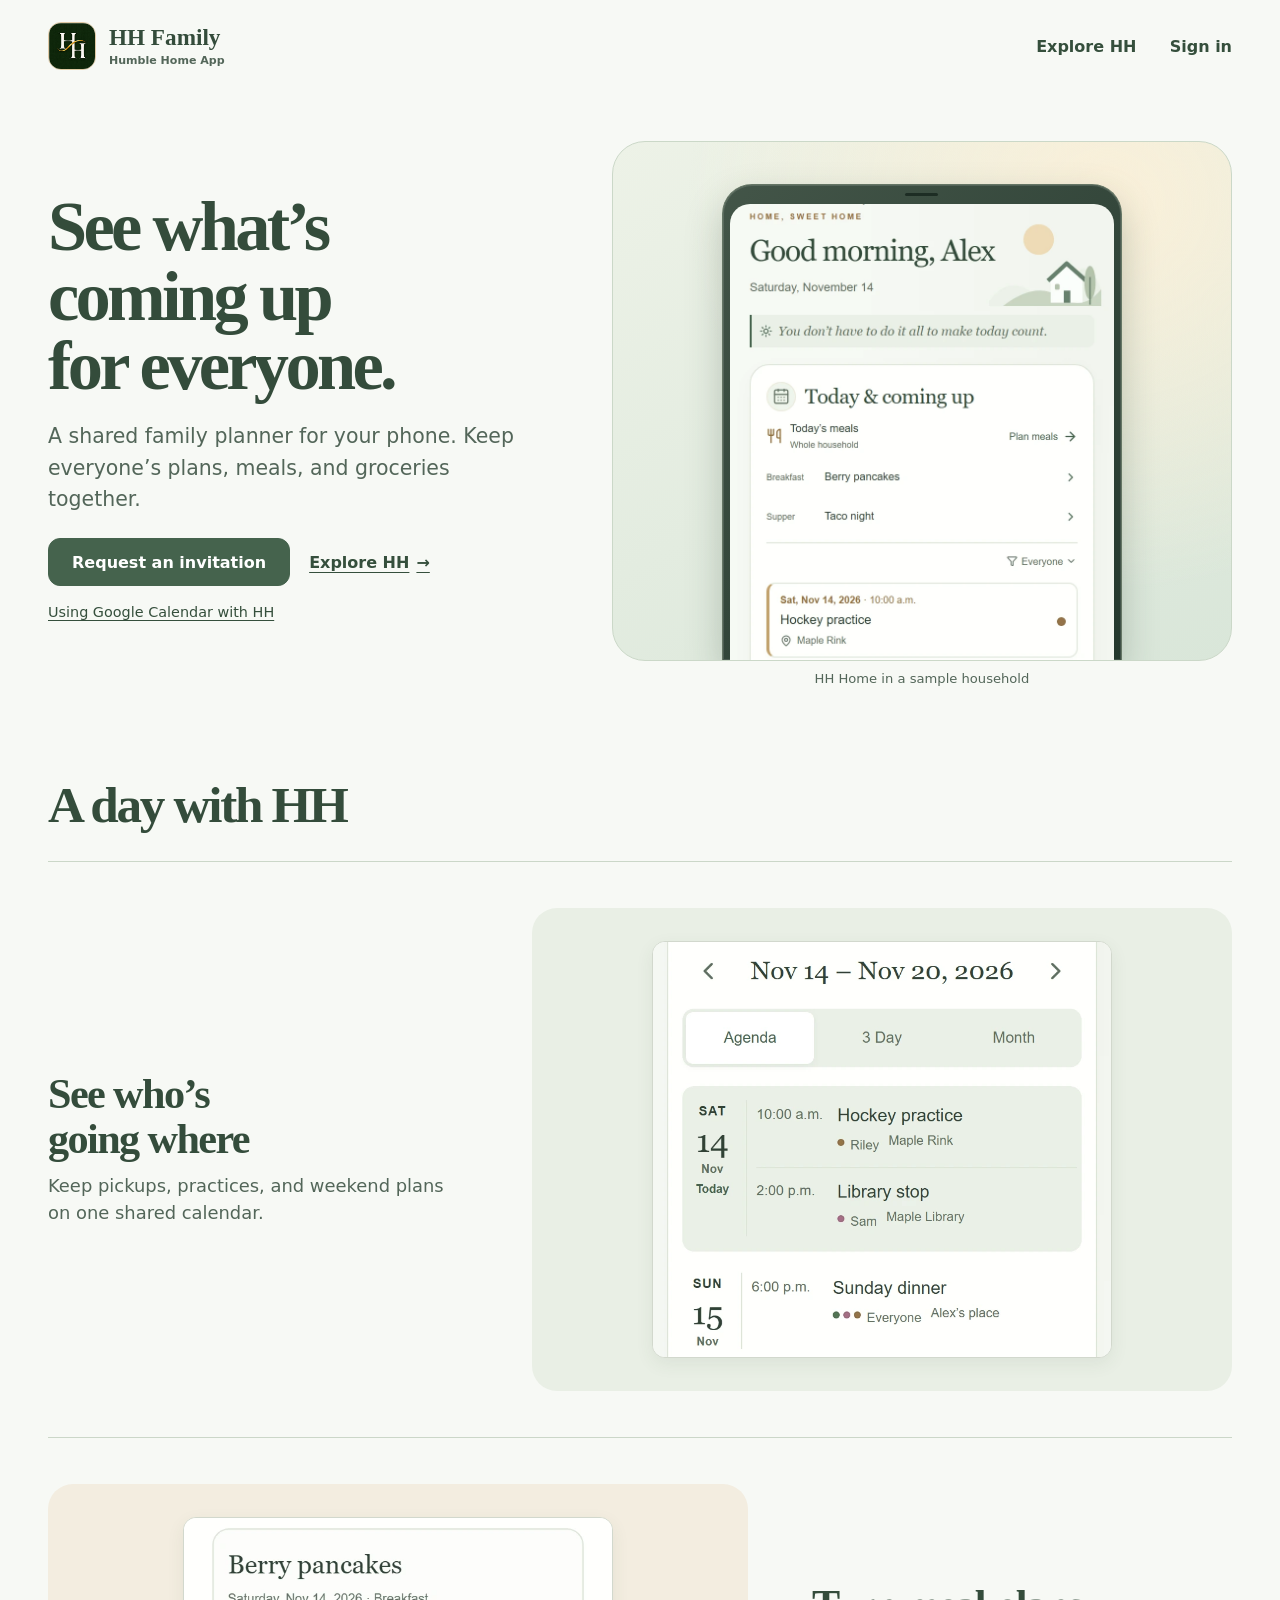
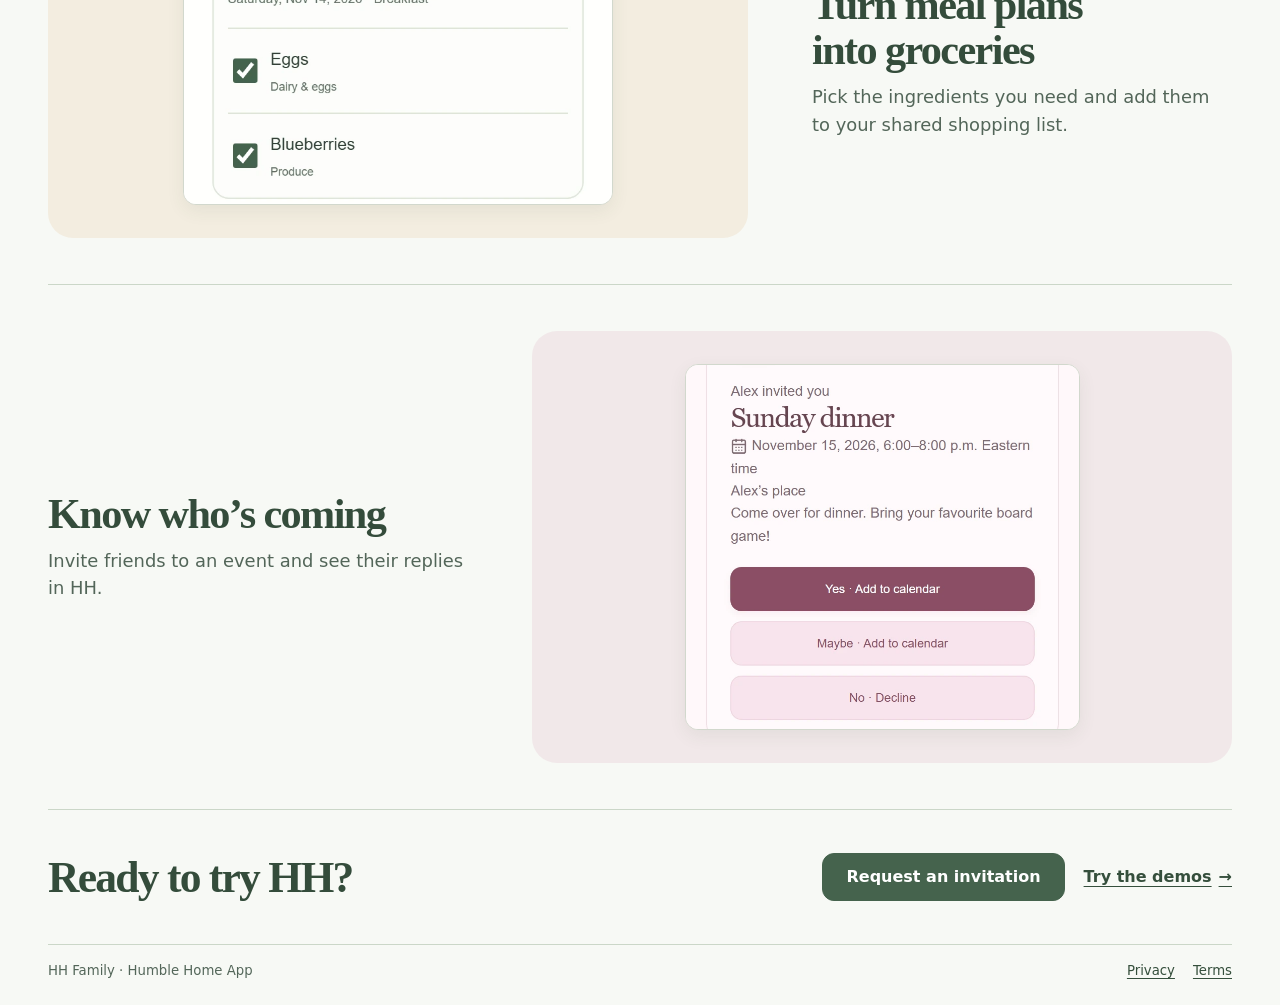
==== index.html @ 9310f374 "Add the public HH Family website" ====
<!doctype html>
<html lang="en">
<head>
  <meta charset="utf-8">
  <meta name="viewport" content="width=device-width, initial-scale=1">
  <meta name="robots" content="noindex, nofollow, noarchive">
  <meta name="theme-color" content="#f7f9f5">
  <meta name="description" content="HH Family is a shared family planner for your phone. Keep everyone’s plans, meals, and groceries together.">
  <title>HH Family · Humble Home App</title>
  <link rel="icon" type="image/svg+xml" href="./favicon.svg">
  <link rel="stylesheet" href="./homepage/landing.css?v=family-planner">
  <script src="./homepage/home-motion.js?v=everyday" defer></script>
</head>
<body>
  <a class="skip-link" href="#main">Skip to content</a>
  <header class="site-header frame">
    <a class="wordmark" href="./" aria-label="HH Family home">
      <img src="./icons/hh-180.png" alt="" width="48" height="48">
      <span>HH Family<small>Humble Home App</small></span>
    </a>
    <nav class="main-nav" aria-label="Main">
      <a class="nav-explore" href="./about.html">Explore HH</a>
      <a href="https://zethhummel-rgb.github.io/hh-family/">Sign in</a>
    </nav>
  </header>

  <main id="main" class="home-main">
    <section class="hero frame" aria-labelledby="title">
      <div class="hero-copy">
        <h1 id="title">See what’s coming up for everyone.</h1>
        <p>A shared family planner for your phone. Keep everyone’s plans, meals, and groceries together.</p>
        <div class="hero-actions">
          <a class="action primary" href="https://zethhummel-rgb.github.io/hh-family/request-invitation.html">Request an invitation</a>
          <a class="text-action" href="./about.html">Explore HH <span aria-hidden="true">→</span></a>
        </div>
        <p class="calendar-support"><a href="./about.html#google">Using Google Calendar with HH</a></p>
      </div>
      <figure class="home-preview">
        <div class="preview-stage">
          <div class="preview-phone">
            <div class="preview-home-screen">
              <img src="./homepage/screens/home.webp" alt="The sample Maple House home shows today’s meals and an upcoming hockey practice." width="780" height="1170" fetchpriority="high">
            </div>
          </div>
        </div>
        <figcaption>HH Home in a sample household</figcaption>
      </figure>
    </section>

    <section class="highlights frame" id="explore" aria-labelledby="explore-title">
      <h2 id="explore-title">A day with HH</h2>
      <article class="feature-preview">
        <div class="feature-copy">
          <h3>See who’s going where</h3>
          <p>Keep pickups, practices, and weekend plans on one shared calendar.</p>
        </div>
        <div class="feature-art feature-calendar" data-highlight-art>
          <div class="screen-crop">
            <img src="./homepage/screens/calendar.webp" alt="HH’s family agenda shows upcoming events and the colour-coded people going to each one." width="780" height="910" loading="lazy" decoding="async">
          </div>
        </div>
      </article>

      <article class="feature-preview">
        <div class="feature-copy">
          <h3>Turn meal plans into groceries</h3>
          <p>Pick the ingredients you need and add them to your shared shopping list.</p>
        </div>
        <div class="feature-art feature-meals" data-highlight-art>
          <div class="screen-crop">
            <img src="./homepage/screens/meal-ingredients.webp" alt="The meal planner lets you select eggs and blueberries from a recipe and add them to groceries." width="664" height="444" loading="lazy" decoding="async">
          </div>
        </div>
      </article>

      <article class="feature-preview">
        <div class="feature-copy">
          <h3>Know who’s coming</h3>
          <p>Invite friends to an event and see their replies in HH.</p>
        </div>
        <div class="feature-art feature-invites" data-highlight-art>
          <div class="screen-crop preview-rsvp">
            <img src="./homepage/screens/rsvp.webp" alt="A Sunday dinner invitation in HH shows the event details and the Yes, Maybe, and No reply options." width="780" height="910" loading="lazy" decoding="async">
          </div>
        </div>
      </article>
    </section>

    <section class="closing frame" aria-labelledby="closing-title">
      <h2 id="closing-title">Ready to try HH?</h2>
      <div class="closing-actions">
        <a class="action primary" href="https://zethhummel-rgb.github.io/hh-family/request-invitation.html">Request an invitation</a>
        <a class="text-action" href="./about.html#everyday">Try the demos <span aria-hidden="true">→</span></a>
      </div>
    </section>
  </main>

  <footer class="site-footer frame">
    <span>HH Family · Humble Home App</span>
    <nav aria-label="Information">
      <a href="./privacy.html">Privacy</a>
      <a href="./terms.html">Terms</a>
    </nav>
  </footer>
</body>
</html>
---- homepage/landing.css ----
:root {
  color-scheme: light;
  --paper: #f7f9f5;
  --surface: #fefffc;
  --ink: #304336;
  --heading: #344c3b;
  --muted: #536659;
  --accent: #45634d;
  --accent-hover: #354f3c;
  --tint: #eaf0e6;
  --line: #cbd7c8;
  --serif: Georgia, "Times New Roman", serif;
  font-family: system-ui, -apple-system, "Segoe UI", sans-serif;
  color: var(--ink);
  background: var(--paper);
  -webkit-text-size-adjust: 100%;
}

*, *::before, *::after { box-sizing: border-box; }
body { margin: 0; }
img { display: block; max-width: 100%; }
a { color: var(--accent-hover); text-underline-offset: .22em; }
button, input { font: inherit; }
:focus-visible { outline: 3px solid #856733; outline-offset: 4px; }

.frame { width: min(1220px, calc(100% - 96px)); margin-inline: auto; }
.skip-link, .sr-only {
  position: absolute;
  width: 1px;
  height: 1px;
  padding: 0;
  overflow: hidden;
  clip-path: inset(50%);
  white-space: nowrap;
}
.skip-link:focus {
  z-index: 5;
  top: 12px;
  left: 12px;
  width: auto;
  height: auto;
  padding: 10px 16px;
  clip-path: none;
  background: var(--surface);
}

.site-header {
  display: flex;
  align-items: center;
  justify-content: space-between;
  gap: 20px;
  padding-block: 22px;
}
.wordmark {
  display: inline-flex;
  align-items: center;
  gap: 13px;
  text-decoration: none;
  color: var(--heading);
  font: 600 1.45rem/1.1 var(--serif);
  white-space: nowrap;
}
.wordmark img { flex: none; border: 1px solid #dfc9a4; border-radius: 13px; }
.main-nav { display: flex; align-items: center; gap: clamp(16px, 2.6vw, 34px); }
.main-nav > a:not(.action) {
  display: inline-flex;
  align-items: center;
  min-height: 44px;
  text-decoration: none;
  font-weight: 600;
}
.main-nav > a:not(.action):hover { text-decoration: underline; }
.action {
  display: inline-flex;
  align-items: center;
  justify-content: center;
  min-height: 48px;
  padding: 10px 23px;
  border: 1px solid var(--accent);
  border-radius: 12px;
  text-decoration: none;
  font-weight: 650;
  text-align: center;
}
.primary { color: white; background: var(--accent); }
.primary:hover { background: var(--accent-hover); border-color: var(--accent-hover); }
.secondary:hover { background: var(--tint); }

.text-action {
  display: inline-flex;
  align-items: center;
  gap: 7px;
  min-height: 44px;
  color: var(--accent-hover);
  font-weight: 650;
  text-underline-offset: .24em;
}

h1, h2, h3 { margin: 0; font-family: var(--serif); color: var(--heading); }
.hero {
  display: grid;
  grid-template-columns: minmax(0, .88fr) minmax(0, 1.12fr);
  align-items: center;
  gap: clamp(30px, 6vw, 84px);
  padding-block: clamp(24px, 3.8vw, 54px) 0;
}
.hero h1 {
  max-width: 14ch;
  font-size: clamp(3.2rem, 5.5vw, 5.35rem);
  line-height: .99;
  letter-spacing: -.052em;
  text-wrap: balance;
}
.hero p, .about-intro p {
  max-width: 34ch;
  margin: 20px 0 0;
  color: var(--muted);
  font-size: clamp(1.04rem, 1.65vw, 1.28rem);
  line-height: 1.55;
}
.hero-actions, .closing-actions {
  display: flex;
  flex-wrap: wrap;
  align-items: center;
  gap: 9px 19px;
}
.hero-actions { margin-top: 22px; }
.hero p { max-width: 40ch; }
.hero .calendar-support { max-width: none; margin-top: 4px; font-size: .9rem; }
.calendar-support a { display: inline-block; min-height: 44px; padding-block: 11px; }
.home-preview {
  display: grid;
  justify-items: center;
  gap: 10px;
  min-width: 0;
  margin: 0;
}
.preview-stage {
  display: grid;
  justify-items: center;
  width: 100%;
  overflow: hidden;
  padding: clamp(18px, 3.3vw, 44px) clamp(12px, 4vw, 42px) 0;
  border: 1px solid #cbd8c8;
  border-radius: clamp(19px, 3vw, 33px);
  background:
    radial-gradient(ellipse at 80% 12%, #faf0d9, transparent 60%),
    linear-gradient(150deg, #edf2e7, #d9e6d9);
}
.preview-phone {
  position: relative;
  width: min(100%, 400px);
  padding: 19px 7px 0;
  border: 1px solid #657665;
  border-bottom: 0;
  border-radius: 30px 30px 0 0;
  background: linear-gradient(135deg, #435548, #24382d);
  box-shadow: 0 16px 36px #283e3040, inset 0 0 0 1px #ffffff20;
}
.preview-phone::before {
  content: "";
  position: absolute;
  inset: 8px 0 auto;
  width: 33px;
  height: 3px;
  margin-inline: auto;
  border-radius: 4px;
  background: #1d2d24;
}
.preview-home-screen {
  aspect-ratio: 780 / 926;
  overflow: hidden;
  border-radius: 20px 20px 0 0;
  background: var(--paper);
}
.preview-home-screen img { width: 100%; height: auto; margin-top: -23.33%; }
.home-preview figcaption { color: var(--muted); font-size: .82rem; text-align: center; }

.highlights {
  margin-top: clamp(43px, 7vw, 98px);
  scroll-margin-top: 20px;
}
.highlights > h2 {
  margin-bottom: clamp(13px, 2.5vw, 27px);
  font-size: clamp(2rem, 4vw, 3.25rem);
  letter-spacing: -.045em;
}
.feature-preview {
  display: grid;
  grid-template-areas: "copy art";
  grid-template-columns: minmax(0, .75fr) minmax(0, 1.25fr);
  align-items: center;
  gap: clamp(16px, 5vw, 68px);
  padding-block: clamp(22px, 3.6vw, 48px);
  border-top: 1px solid var(--line);
}
.feature-preview:nth-of-type(even) {
  grid-template-areas: "art copy";
  grid-template-columns: minmax(0, 1.25fr) minmax(0, .75fr);
}
.feature-copy { grid-area: copy; }
.feature-copy h3 {
  max-width: 17ch;
  font-size: clamp(1.78rem, 3.3vw, 3.15rem);
  line-height: 1.06;
  letter-spacing: -.038em;
  text-wrap: balance;
}
.feature-copy p, .closing p {
  max-width: 39ch;
  margin: 10px 0 0;
  color: var(--muted);
  font-size: clamp(.99rem, 1.45vw, 1.12rem);
  line-height: 1.55;
}
.feature-art {
  grid-area: art;
  display: grid;
  justify-items: center;
  min-width: 0;
  padding: clamp(12px, 3vw, 33px);
  border-radius: clamp(16px, 2vw, 25px);
}
.feature-calendar { background: #e9efe5; }
.feature-meals { background: #f3ede0; }
.feature-invites { background: #f1e8e9; }
.screen-crop {
  position: relative;
  width: min(100%, 460px);
  overflow: hidden;
  border: 1px solid #d2d8cd;
  border-radius: 13px;
  background: var(--surface);
  box-shadow: 0 6px 18px #344c3b13;
}
.screen-crop img { display: block; width: 100%; height: auto; }
.feature-calendar .screen-crop { aspect-ratio: 780 / 706; }
.feature-calendar img { margin-top: -20.5%; }
.feature-meals .screen-crop { width: min(100%, 430px); }
.preview-rsvp {
  aspect-ratio: 780 / 722;
  width: min(100%, 395px);
}
.preview-rsvp img { margin-top: -23%; }
@media (prefers-reduced-motion: no-preference) {
  .feature-art.has-entered { animation: highlight-in 420ms cubic-bezier(.2, .7, .35, 1) both; }
  @keyframes highlight-in {
    from { opacity: .72; transform: translateY(12px); }
    to { opacity: 1; transform: translateY(0); }
  }
}

.closing {
  display: flex;
  flex-wrap: wrap;
  align-items: center;
  justify-content: space-between;
  gap: 17px 30px;
  padding-block: clamp(24px, 3.3vw, 42px);
  border-top: 1px solid var(--line);
}
.closing h2 { font-size: clamp(1.9rem, 3.4vw, 2.8rem); letter-spacing: -.04em; }

.joining h2 { font-size: 1.35rem; }
.request-card p { color: var(--muted); line-height: 1.6; }
.site-footer {
  display: flex;
  justify-content: space-between;
  flex-wrap: wrap;
  gap: 10px 22px;
  padding: 18px 0 27px;
  border-top: 1px solid var(--line);
  font-size: .83rem;
  color: var(--muted);
}
.site-footer nav { display: flex; flex-wrap: wrap; gap: 10px 18px; }

.request-main { padding-block: 45px 58px; }
.request-card {
  max-width: 650px;
  margin-inline: auto;
  padding: clamp(22px, 5vw, 48px);
  background: var(--surface);
  border: 1px solid var(--line);
  border-radius: 24px;
}
.back-link { display: inline-flex; align-items: center; min-height: 44px; margin: -12px 0 8px; font-size: .89rem; }
.request-card h1 { font-size: clamp(2.35rem, 5.2vw, 3.8rem); line-height: 1.06; letter-spacing: -.045em; }
.request-card p { margin: 13px 0 20px; }
.request-card .mail-note { margin: 12px 0 0; font-size: .88rem; overflow-wrap: anywhere; }
.request-form fieldset { padding: 0; margin: 0; border: 0; min-width: 0; }
.request-fields { display: grid; gap: 7px; }
.request-fields label { font-weight: 650; line-height: 1.4; }
.request-fields label span { color: var(--muted); font-weight: 400; }
.request-fields input, .request-fields select, .request-fields textarea {
  width: 100%;
  min-width: 0;
  min-height: 44px;
  margin: 0 0 9px;
  padding: 10px 12px;
  border: 1px solid var(--line);
  border-radius: 9px;
  background: var(--surface);
  color: var(--ink);
  font: inherit;
}
.request-fields textarea { resize: vertical; }
.request-card .request-caption { margin: 0 0 13px; font-size: .88rem; }
.request-form button:not(:disabled) { cursor: pointer; }
.request-form button:disabled { opacity: .7; }
.request-card .request-result { margin: 12px 0 0; }
.request-card .request-result:empty { margin: 0; }
.request-card .request-result:not(:empty) { padding: 10px 12px; border-radius: 9px; background: var(--tint); }
.request-card .request-error:not(:empty) { background: #fbede4; color: #703b2a; }
.joining { margin-top: 24px; padding-top: 22px; border-top: 1px solid var(--line); }
.joining p { margin: 8px 0 0; }


@media (max-width: 960px) {
  .frame { width: calc(100% - 48px); }
}
@media (max-width: 680px) {
  .frame { width: calc(100% - 32px); }
  .site-header { padding-block: 13px; border-bottom: 1px solid var(--line); gap: 12px; }
  .wordmark { gap: 8px; font-size: 1.25rem; }
  .wordmark img { width: 37px; height: 37px; border-radius: 10px; }
  .main-nav { gap: 12px; font-size: .87rem; text-align: right; }
  .main-nav > .nav-explore:not(.action) { display: none; }
  .hero { grid-template-columns: 1fr; justify-items: center; gap: 18px; padding-top: 26px; text-align: center; }
  .hero-copy { width: 100%; }
  .hero h1 {
    max-width: 20ch;
    margin-inline: auto;
    font-size: clamp(2.4rem, 9.8vw, 3.65rem);
  }
  .hero p { margin: 13px auto 0; }
  .hero-actions { justify-content: center; gap: 8px 14px; margin-top: 16px; }
  .hero-actions .action { padding-inline: 13px; font-size: .91rem; }
  .hero-actions .text-action { font-size: .91rem; }
  .hero .calendar-support { margin: 3px auto 0; }
  .home-preview { width: min(100%, 440px); }
  .feature-preview, .feature-preview:nth-of-type(even) {
    grid-template-areas: "copy" "art";
    grid-template-columns: minmax(0, 1fr);
  }
  .feature-copy h3 { max-width: 23ch; text-wrap: pretty; }
  .feature-copy p { margin-top: 7px; }
  .request-main { padding-block: 24px 38px; }
}

.wordmark small {
  display: block;
  margin-top: 4px;
  color: var(--muted);
  font: 600 .69rem/1.2 system-ui, sans-serif;
}
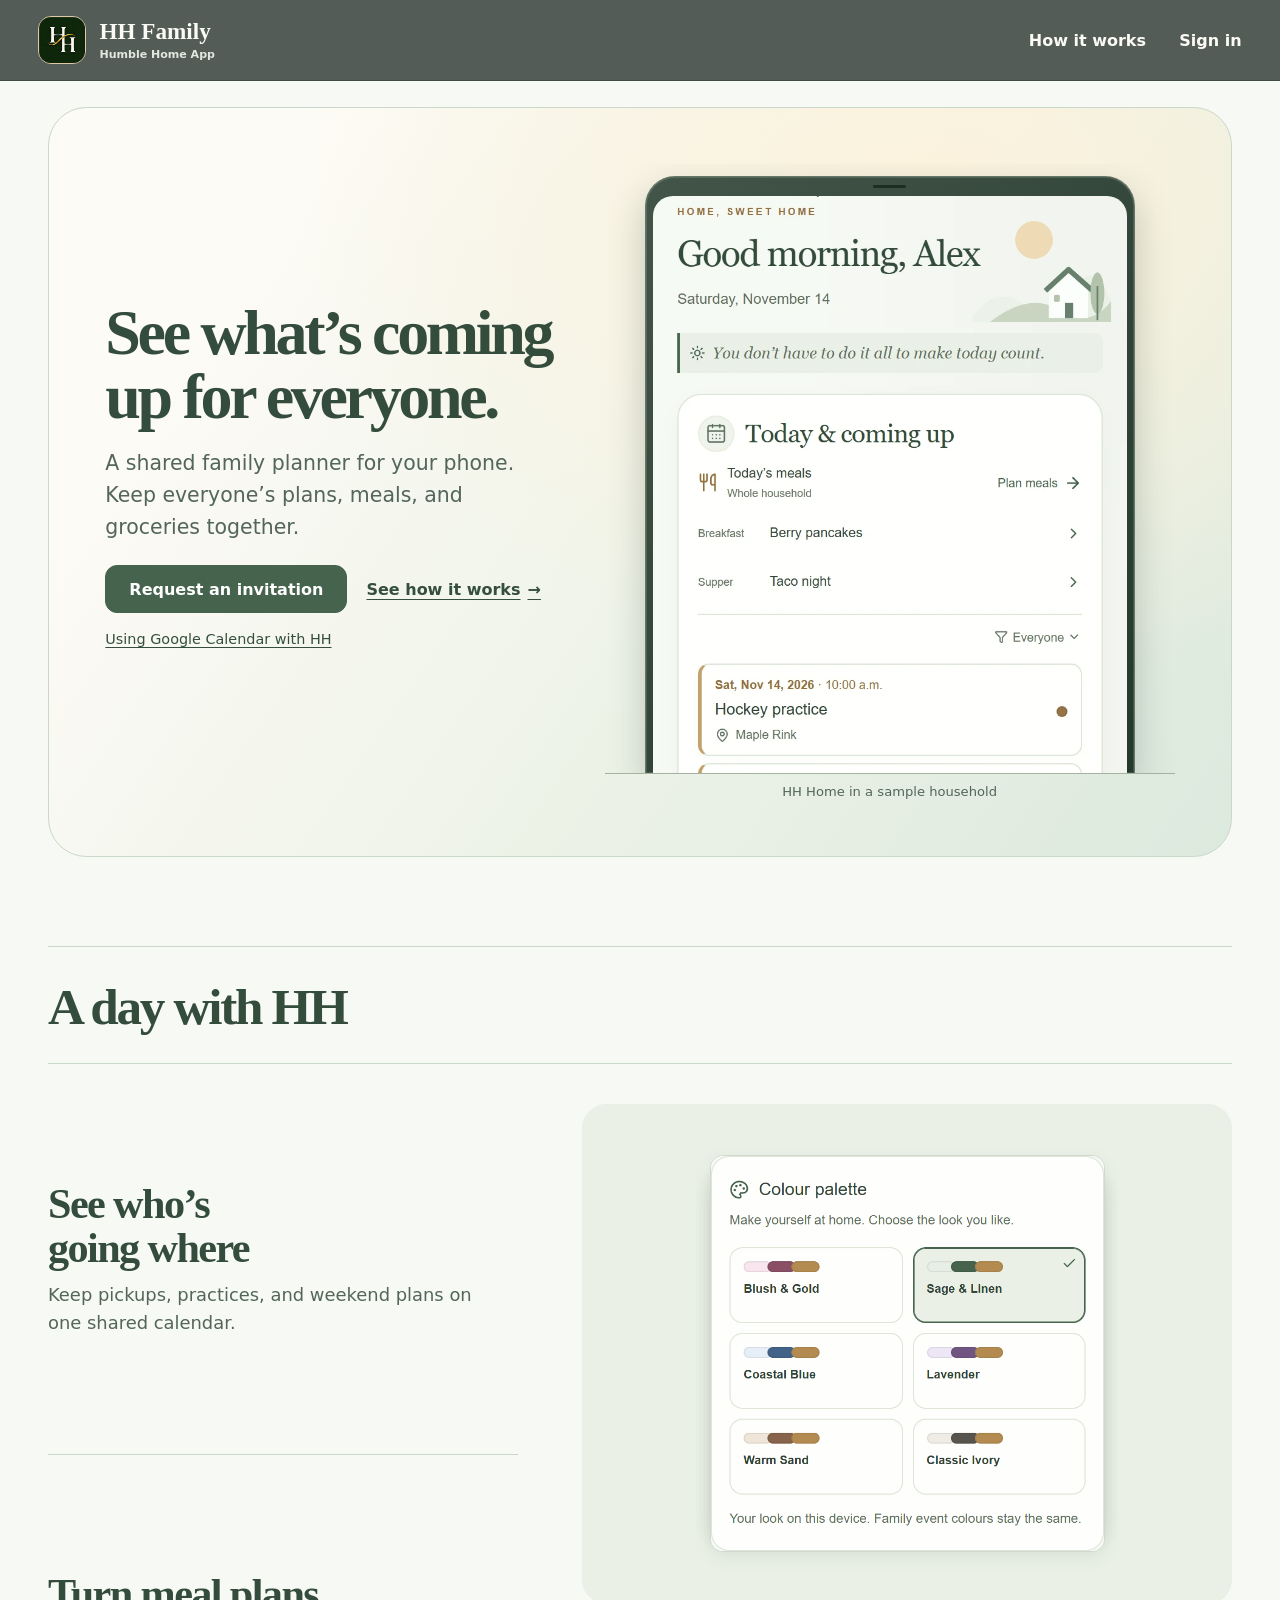
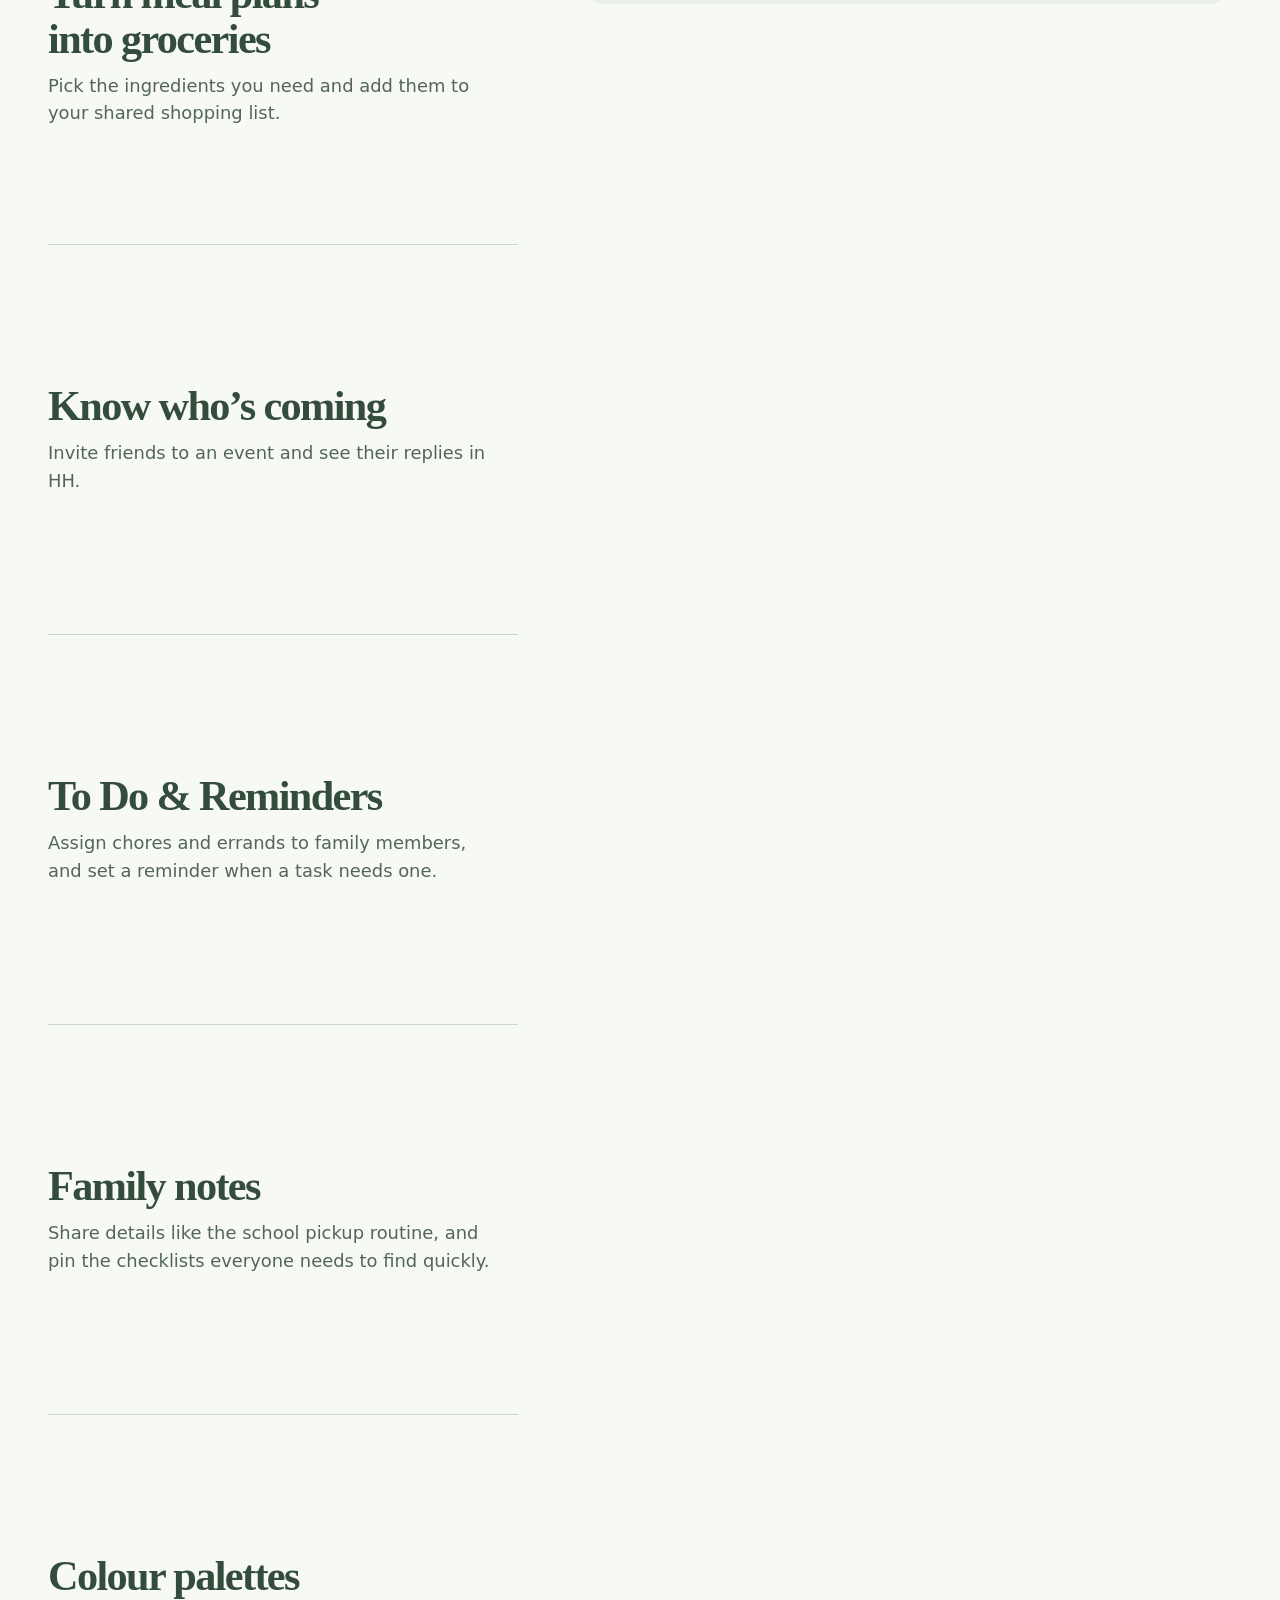
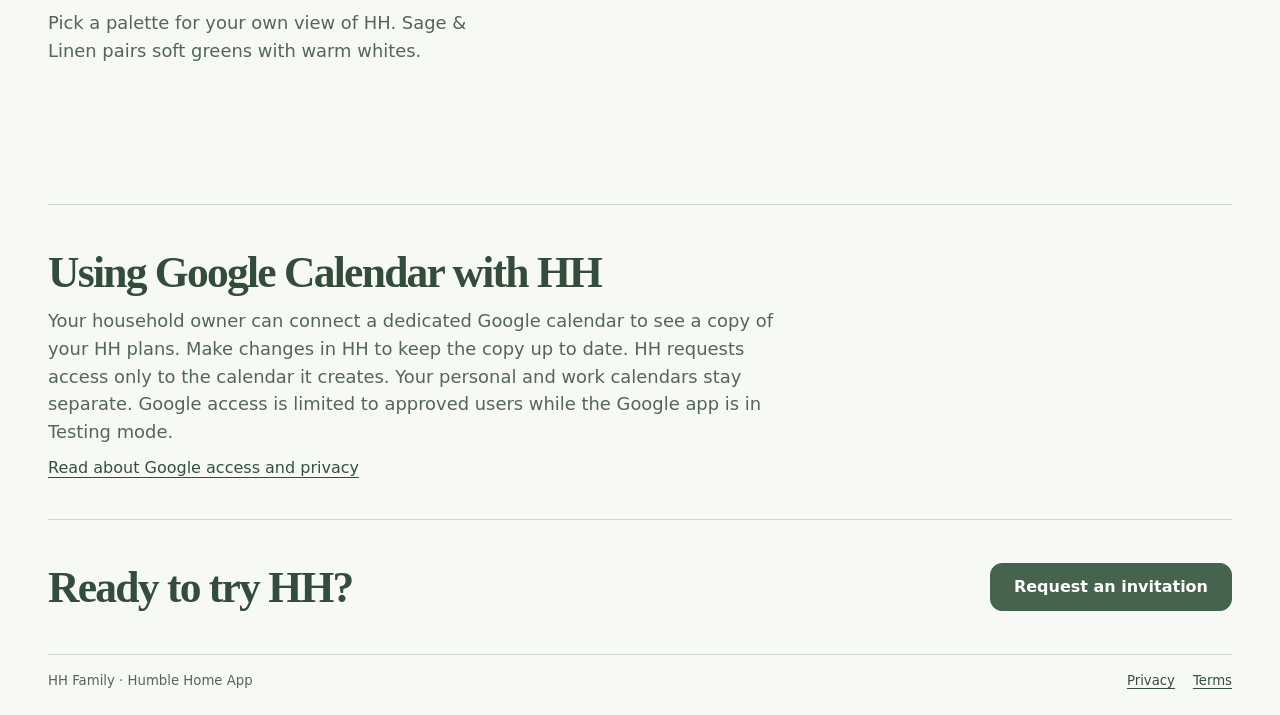
==== commit 5c079967: "Bring the HH feature tour onto the homepage" ====
--- a/index.html
+++ b/index.html
@@ -8,32 +8,34 @@
   <meta name="description" content="HH Family is a shared family planner for your phone. Keep everyone’s plans, meals, and groceries together.">
   <title>HH Family · Humble Home App</title>
   <link rel="icon" type="image/svg+xml" href="./favicon.svg">
-  <link rel="stylesheet" href="./homepage/landing.css?v=family-planner">
-  <script src="./homepage/home-motion.js?v=everyday" defer></script>
+  <link rel="stylesheet" href="./homepage/landing.css?v=home-showcase">
+  <script src="./homepage/home-motion.js?v=home-showcase" defer></script>
 </head>
 <body>
   <a class="skip-link" href="#main">Skip to content</a>
-  <header class="site-header frame">
-    <a class="wordmark" href="./" aria-label="HH Family home">
-      <img src="./icons/hh-180.png" alt="" width="48" height="48">
-      <span>HH Family<small>Humble Home App</small></span>
-    </a>
-    <nav class="main-nav" aria-label="Main">
-      <a class="nav-explore" href="./about.html">Explore HH</a>
-      <a href="https://zethhummel-rgb.github.io/hh-family/">Sign in</a>
-    </nav>
+  <header class="home-header">
+    <div class="site-header home-header-inner">
+      <a class="wordmark" href="./index.html" aria-label="HH Family home">
+        <img src="./icons/hh-180.png" alt="" width="48" height="48">
+        <span>HH Family<small>Humble Home App</small></span>
+      </a>
+      <nav class="main-nav" aria-label="Main">
+        <a class="nav-features" href="#explore">How it works</a>
+        <a href="https://zethhummel-rgb.github.io/hh-family/" data-app-return>Sign in</a>
+      </nav>
+    </div>
   </header>
 
   <main id="main" class="home-main">
-    <section class="hero frame" aria-labelledby="title">
+    <section class="hero home-showcase frame" aria-labelledby="title">
       <div class="hero-copy">
         <h1 id="title">See what’s coming up for everyone.</h1>
         <p>A shared family planner for your phone. Keep everyone’s plans, meals, and groceries together.</p>
         <div class="hero-actions">
           <a class="action primary" href="https://zethhummel-rgb.github.io/hh-family/request-invitation.html">Request an invitation</a>
-          <a class="text-action" href="./about.html">Explore HH <span aria-hidden="true">→</span></a>
+          <a class="text-action" href="#explore">See how it works <span aria-hidden="true">→</span></a>
         </div>
-        <p class="calendar-support"><a href="./about.html#google">Using Google Calendar with HH</a></p>
+        <p class="calendar-support"><a href="#google">Using Google Calendar with HH</a></p>
       </div>
       <figure class="home-preview">
         <div class="preview-stage">
@@ -49,48 +51,94 @@
 
     <section class="highlights frame" id="explore" aria-labelledby="explore-title">
       <h2 id="explore-title">A day with HH</h2>
-      <article class="feature-preview">
-        <div class="feature-copy">
-          <h3>See who’s going where</h3>
-          <p>Keep pickups, practices, and weekend plans on one shared calendar.</p>
+      <div class="feature-story" data-feature-story>
+        <div class="feature-steps">
+          <article class="feature-preview">
+            <div class="feature-copy">
+              <h3>See who’s going where</h3>
+              <p>Keep pickups, practices, and weekend plans on one shared calendar.</p>
+            </div>
+            <div class="feature-art feature-calendar" data-highlight-art>
+              <div class="screen-crop">
+                <img src="./homepage/screens/calendar.webp" alt="HH’s family agenda shows upcoming events and the colour-coded people going to each one." width="780" height="910" loading="lazy" decoding="async">
+              </div>
+            </div>
+          </article>
+
+          <article class="feature-preview">
+            <div class="feature-copy">
+              <h3 id="meal-planner">Turn meal plans into groceries</h3>
+              <p>Pick the ingredients you need and add them to your shared shopping list.</p>
+            </div>
+            <div class="feature-art feature-meals" data-highlight-art>
+              <div class="screen-crop">
+                <img src="./homepage/screens/meal-ingredients.webp" alt="The meal planner lets you select eggs and blueberries from a recipe and add them to groceries." width="664" height="444" loading="lazy" decoding="async">
+              </div>
+            </div>
+          </article>
+
+          <article class="feature-preview">
+            <div class="feature-copy">
+              <h3>Know who’s coming</h3>
+              <p>Invite friends to an event and see their replies in HH.</p>
+            </div>
+            <div class="feature-art feature-invites" data-highlight-art>
+              <div class="screen-crop preview-rsvp">
+                <img src="./homepage/screens/rsvp.webp" alt="A Sunday dinner invitation in HH shows the event details and the Yes, Maybe, and No reply options." width="780" height="910" loading="lazy" decoding="async">
+              </div>
+            </div>
+          </article>
+
+          <article class="feature-preview">
+            <div class="feature-copy">
+              <h3>To Do &amp; Reminders</h3>
+              <p>Assign chores and errands to family members, and set a reminder when a task needs one.</p>
+            </div>
+            <div class="feature-art feature-reminders" data-highlight-art>
+              <div class="screen-crop">
+                <img src="./homepage/screens/reminders.webp" alt="The to-do list shows a timed hockey bag task for Riley and library returns for Sam." width="780" height="910" loading="lazy" decoding="async">
+              </div>
+            </div>
+          </article>
+
+          <article class="feature-preview">
+            <div class="feature-copy">
+              <h3>Family notes</h3>
+              <p>Share details like the school pickup routine, and pin the checklists everyone needs to find quickly.</p>
+            </div>
+            <div class="feature-art feature-notes" data-highlight-art>
+              <div class="screen-crop">
+                <img src="./homepage/screens/notes.webp" alt="A pinned family note lists what to pack in the rink bag." width="780" height="910" loading="lazy" decoding="async">
+              </div>
+            </div>
+          </article>
+
+          <article class="feature-preview">
+            <div class="feature-copy">
+              <h3>Colour palettes</h3>
+              <p>Pick a palette for your own view of HH. Sage &amp; Linen pairs soft greens with warm whites.</p>
+            </div>
+            <div class="feature-art feature-palettes" data-highlight-art>
+              <div class="screen-crop">
+                <img src="./homepage/screens/appearance-sage.png" alt="The HH colour palette picker with Sage &amp; Linen selected." width="724" height="728" loading="lazy" decoding="async">
+              </div>
+            </div>
+          </article>
         </div>
-        <div class="feature-art feature-calendar" data-highlight-art>
-          <div class="screen-crop">
-            <img src="./homepage/screens/calendar.webp" alt="HH’s family agenda shows upcoming events and the colour-coded people going to each one." width="780" height="910" loading="lazy" decoding="async">
-          </div>
-        </div>
-      </article>
-
-      <article class="feature-preview">
-        <div class="feature-copy">
-          <h3>Turn meal plans into groceries</h3>
-          <p>Pick the ingredients you need and add them to your shared shopping list.</p>
-        </div>
-        <div class="feature-art feature-meals" data-highlight-art>
-          <div class="screen-crop">
-            <img src="./homepage/screens/meal-ingredients.webp" alt="The meal planner lets you select eggs and blueberries from a recipe and add them to groceries." width="664" height="444" loading="lazy" decoding="async">
-          </div>
-        </div>
-      </article>
-
-      <article class="feature-preview">
-        <div class="feature-copy">
-          <h3>Know who’s coming</h3>
-          <p>Invite friends to an event and see their replies in HH.</p>
-        </div>
-        <div class="feature-art feature-invites" data-highlight-art>
-          <div class="screen-crop preview-rsvp">
-            <img src="./homepage/screens/rsvp.webp" alt="A Sunday dinner invitation in HH shows the event details and the Yes, Maybe, and No reply options." width="780" height="910" loading="lazy" decoding="async">
-          </div>
-        </div>
-      </article>
+        <div class="feature-stage" role="group" aria-label="HH app previews" hidden></div>
+      </div>
     </section>
 
-    <section class="closing frame" aria-labelledby="closing-title">
+    <section class="calendar-info frame" id="google" aria-labelledby="google-title">
+      <h2 id="google-title">Using Google Calendar with HH</h2>
+      <p>Your household owner can connect a dedicated Google calendar to see a copy of your HH plans. Make changes in HH to keep the copy up to date. HH requests access only to the calendar it creates. Your personal and work calendars stay separate. Google access is limited to approved users while the Google app is in Testing mode.</p>
+      <a href="./privacy.html#google-calendar">Read about Google access and privacy</a>
+    </section>
+
+    <section class="closing frame" id="request" aria-labelledby="closing-title">
       <h2 id="closing-title">Ready to try HH?</h2>
       <div class="closing-actions">
         <a class="action primary" href="https://zethhummel-rgb.github.io/hh-family/request-invitation.html">Request an invitation</a>
-        <a class="text-action" href="./about.html#everyday">Try the demos <span aria-hidden="true">→</span></a>
       </div>
     </section>
   </main>
--- a/homepage/landing.css
+++ b/homepage/landing.css
@@ -51,6 +51,19 @@
   gap: 20px;
   padding-block: 22px;
 }
+.home-header {
+  border-bottom: 1px solid #424a44;
+  background: #535c56;
+  color: #fbfaf5;
+}
+.home-header-inner {
+  width: min(1600px, calc(100% - clamp(32px, 6vw, 120px)));
+  margin-inline: auto;
+  padding-block: 16px;
+}
+.home-header .wordmark, .home-header .main-nav a { color: inherit; }
+.home-header .wordmark small { color: #e2e7df; }
+.home-header :focus-visible { outline-color: #f1d7a5; }
 .wordmark {
   display: inline-flex;
   align-items: center;
@@ -111,7 +124,7 @@
   letter-spacing: -.052em;
   text-wrap: balance;
 }
-.hero p, .about-intro p {
+.hero p {
   max-width: 34ch;
   margin: 20px 0 0;
   color: var(--muted);
@@ -176,12 +189,38 @@
 .preview-home-screen img { width: 100%; height: auto; margin-top: -23.33%; }
 .home-preview figcaption { color: var(--muted); font-size: .82rem; text-align: center; }
 
+.home-showcase {
+  gap: clamp(24px, 4vw, 56px);
+  margin-top: clamp(16px, 2vw, 29px);
+  padding: clamp(24px, 4.4vw, 62px);
+  border: 1px solid var(--line);
+  border-radius: clamp(22px, 3vw, 40px);
+  background:
+    radial-gradient(ellipse at 75% 14%, #fcf2dc, transparent 52%),
+    linear-gradient(125deg, #fcfbf5 18%, #edf2e7 59%, #dce9dd);
+}
+.home-showcase h1 {
+  max-width: none;
+  font-size: clamp(2.8rem, 5vw, 4.5rem);
+  text-wrap: pretty;
+}
+.home-showcase .preview-stage {
+  padding: 12px 8px 0;
+  border: 0;
+  border-bottom: 1px solid #a3b3a0;
+  border-radius: 0;
+  background: none;
+}
+.home-showcase .preview-phone { width: min(100%, 490px); }
+.home-showcase .preview-home-screen { aspect-ratio: 780 / 950; }
+
 .highlights {
   margin-top: clamp(43px, 7vw, 98px);
   scroll-margin-top: 20px;
 }
 .highlights > h2 {
-  margin-bottom: clamp(13px, 2.5vw, 27px);
+  padding: clamp(19px, 2.5vw, 30px) 0 clamp(13px, 2.5vw, 27px);
+  border-top: 1px solid var(--line);
   font-size: clamp(2rem, 4vw, 3.25rem);
   letter-spacing: -.045em;
 }
@@ -206,7 +245,7 @@
   letter-spacing: -.038em;
   text-wrap: balance;
 }
-.feature-copy p, .closing p {
+.feature-copy p, .closing p, .calendar-info p {
   max-width: 39ch;
   margin: 10px 0 0;
   color: var(--muted);
@@ -224,6 +263,9 @@
 .feature-calendar { background: #e9efe5; }
 .feature-meals { background: #f3ede0; }
 .feature-invites { background: #f1e8e9; }
+.feature-reminders { background: #e5eeeb; }
+.feature-notes { background: #f3efe4; }
+.feature-palettes { background: var(--tint); }
 .screen-crop {
   position: relative;
   width: min(100%, 460px);
@@ -242,13 +284,65 @@
   width: min(100%, 395px);
 }
 .preview-rsvp img { margin-top: -23%; }
+.feature-reminders .screen-crop { aspect-ratio: 780 / 856; }
+.feature-notes .screen-crop { aspect-ratio: 780 / 775; }
 @media (prefers-reduced-motion: no-preference) {
-  .feature-art.has-entered { animation: highlight-in 420ms cubic-bezier(.2, .7, .35, 1) both; }
-  @keyframes highlight-in {
-    from { opacity: .72; transform: translateY(12px); }
-    to { opacity: 1; transform: translateY(0); }
-  }
-}
+  .feature-story.is-staged {
+    display: grid;
+    grid-template-columns: minmax(0, .84fr) minmax(0, 1.16fr);
+    gap: clamp(24px, 5vw, 74px);
+    align-items: start;
+    border-top: 1px solid var(--line);
+  }
+  .feature-story.is-staged .feature-preview {
+    display: flex;
+    min-height: clamp(245px, 49vh, 390px);
+    flex-direction: column;
+    justify-content: center;
+    align-items: flex-start;
+  }
+  .feature-story.is-staged .feature-preview:first-child { border-top: 0; }
+  .feature-stage:not([hidden]) {
+    position: sticky;
+    top: clamp(18px, 12vh, 100px);
+    display: grid;
+    min-width: 0;
+    margin-block: clamp(22px, 4.5vh, 40px);
+  }
+  .feature-stage .feature-art {
+    grid-area: 1 / 1;
+    align-items: center;
+    min-height: clamp(290px, 51vh, 450px);
+    visibility: hidden;
+    opacity: 0;
+    transform: translateY(17px) scale(.98);
+    transition: opacity 380ms ease-out, transform 560ms cubic-bezier(.22, .61, .36, 1), visibility 0s linear 380ms;
+  }
+  .feature-stage .feature-art.is-current {
+    visibility: visible;
+    opacity: 1;
+    transform: none;
+    transition-delay: 0s;
+    z-index: 1;
+  }
+  .feature-stage .screen-crop { width: min(100%, 395px); }
+  .feature-story.can-reveal-inline .feature-preview .feature-art {
+    opacity: .62;
+    transform: translateY(12px);
+    transition: opacity 420ms ease-out, transform 490ms cubic-bezier(.22, .61, .36, 1);
+  }
+  .feature-story.can-reveal-inline .feature-preview .feature-art.has-entered {
+    opacity: 1;
+    transform: none;
+  }
+}
+
+.calendar-info {
+  scroll-margin-top: 20px;
+  padding-block: clamp(24px, 3.3vw, 42px);
+  border-top: 1px solid var(--line);
+}
+.calendar-info p { max-width: 66ch; margin-bottom: 12px; }
 
 .closing {
   display: flex;
@@ -259,7 +353,7 @@
   padding-block: clamp(24px, 3.3vw, 42px);
   border-top: 1px solid var(--line);
 }
-.closing h2 { font-size: clamp(1.9rem, 3.4vw, 2.8rem); letter-spacing: -.04em; }
+.closing h2, .calendar-info h2 { font-size: clamp(1.9rem, 3.4vw, 2.8rem); letter-spacing: -.04em; }
 
 .joining h2 { font-size: 1.35rem; }
 .request-card p { color: var(--muted); line-height: 1.6; }
@@ -322,10 +416,11 @@
 @media (max-width: 680px) {
   .frame { width: calc(100% - 32px); }
   .site-header { padding-block: 13px; border-bottom: 1px solid var(--line); gap: 12px; }
+  .home-header .site-header { border-bottom: 0; }
   .wordmark { gap: 8px; font-size: 1.25rem; }
   .wordmark img { width: 37px; height: 37px; border-radius: 10px; }
   .main-nav { gap: 12px; font-size: .87rem; text-align: right; }
-  .main-nav > .nav-explore:not(.action) { display: none; }
+  .main-nav > .nav-features:not(.action) { display: none; }
   .hero { grid-template-columns: 1fr; justify-items: center; gap: 18px; padding-top: 26px; text-align: center; }
   .hero-copy { width: 100%; }
   .hero h1 {
@@ -339,6 +434,9 @@
   .hero-actions .text-action { font-size: .91rem; }
   .hero .calendar-support { margin: 3px auto 0; }
   .home-preview { width: min(100%, 440px); }
+  .home-showcase { gap: 13px; padding: 20px 15px 16px; }
+  .home-showcase h1 { font-size: clamp(2.25rem, 9vw, 3.65rem); text-wrap: balance; }
+  .home-showcase .preview-stage { padding-inline: 0; }
   .feature-preview, .feature-preview:nth-of-type(even) {
     grid-template-areas: "copy" "art";
     grid-template-columns: minmax(0, 1fr);
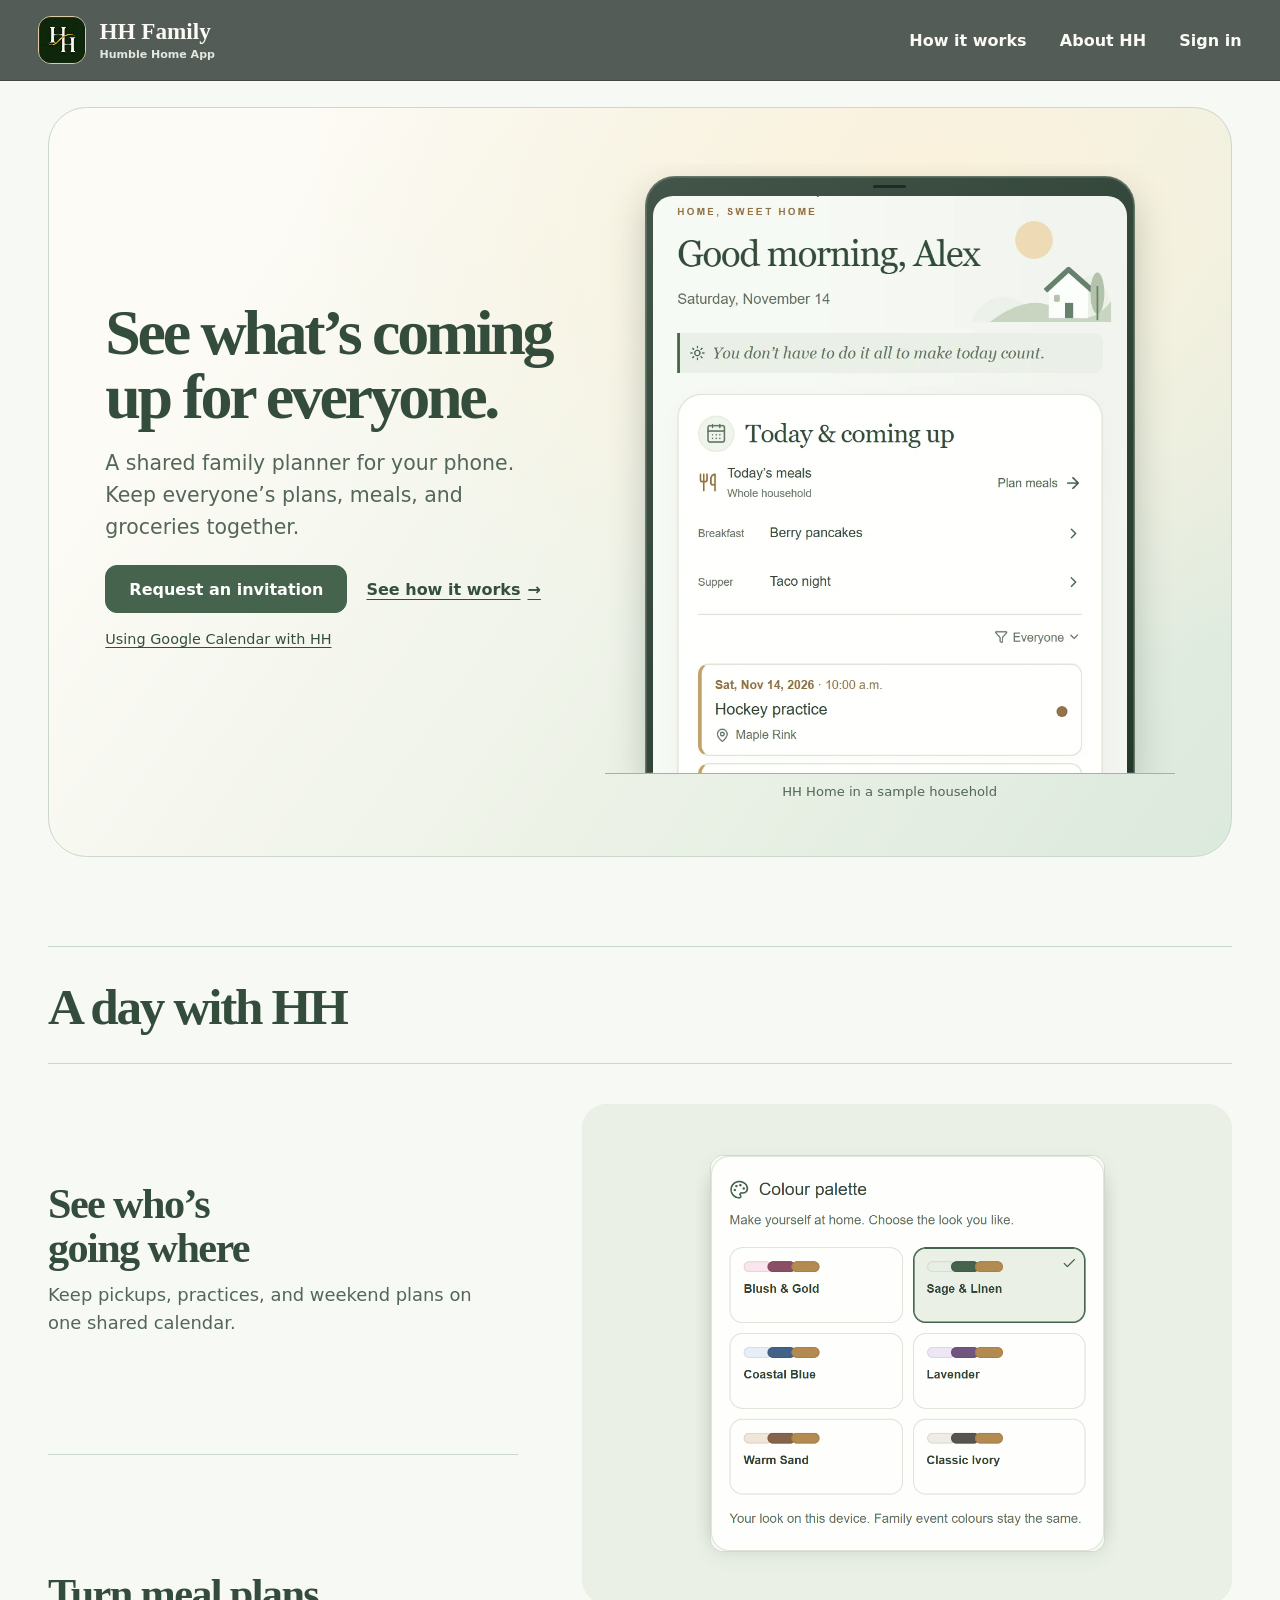
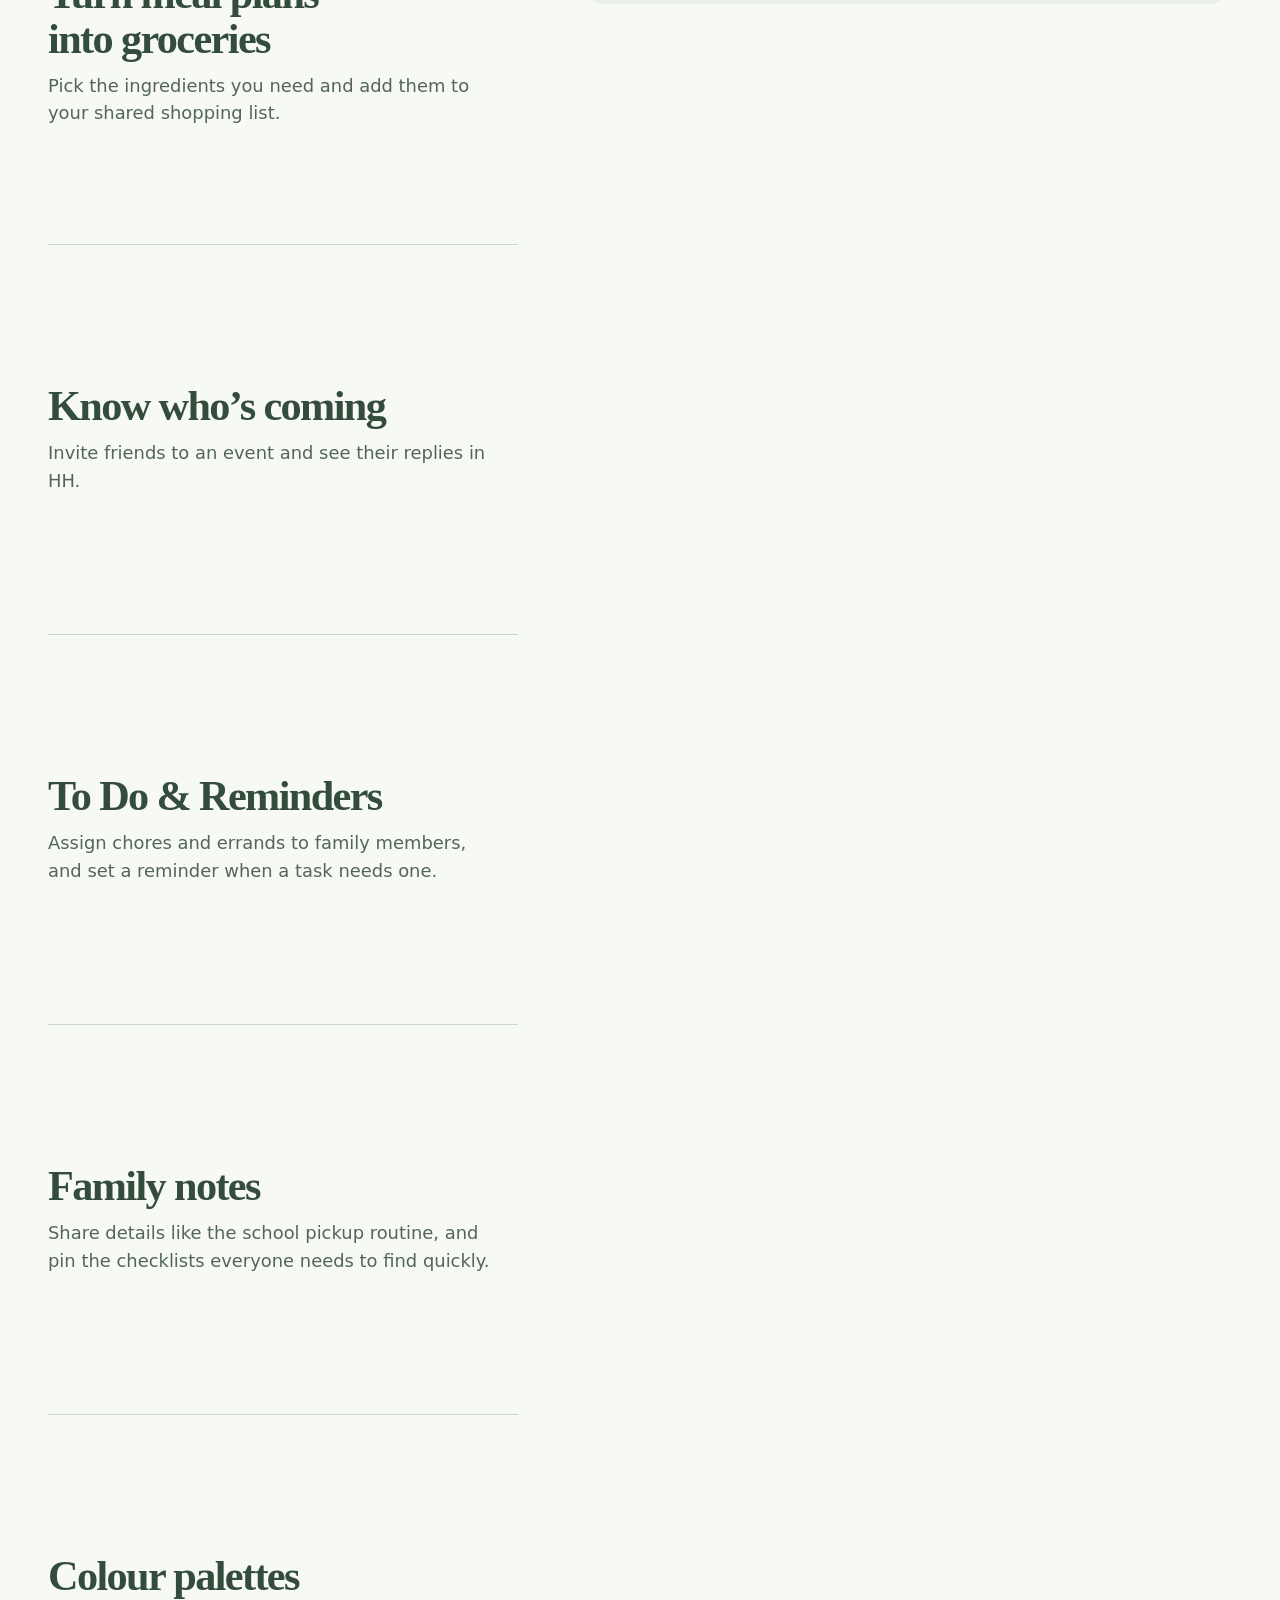
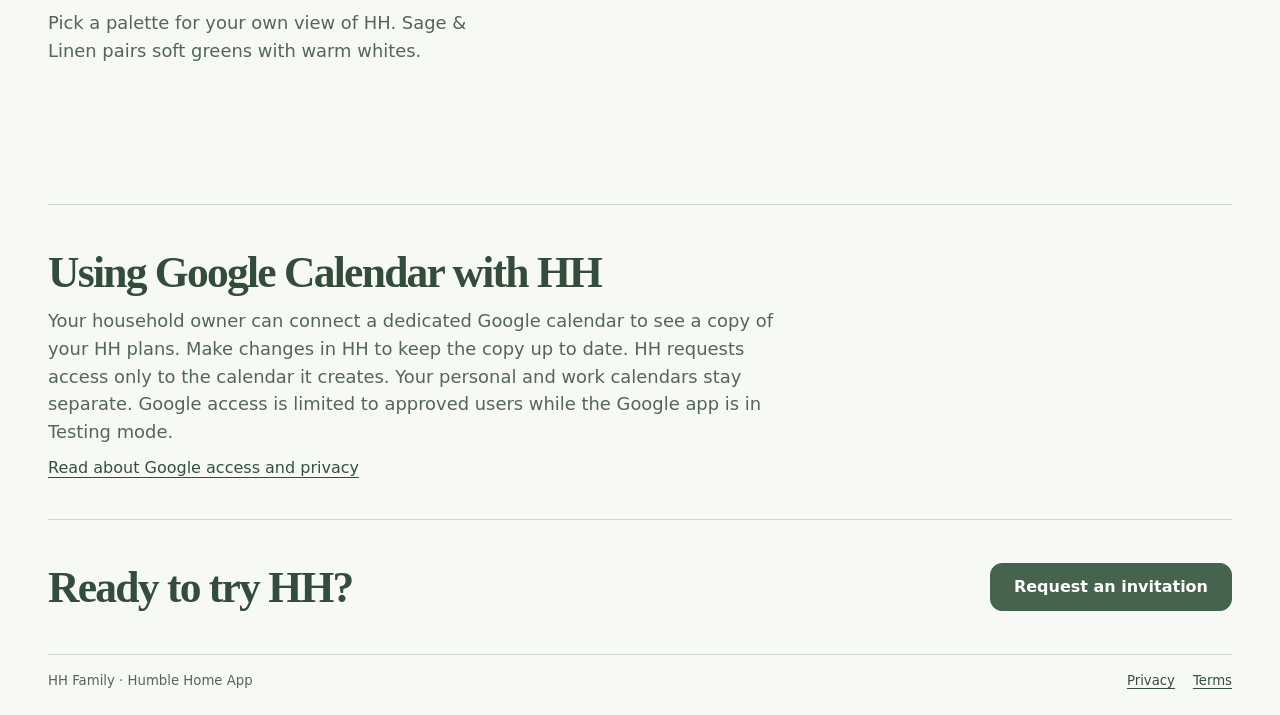
==== commit 5c3b0b7b: "Add an About HH page to the public website" ====
--- a/index.html
+++ b/index.html
@@ -21,7 +21,8 @@
       </a>
       <nav class="main-nav" aria-label="Main">
         <a class="nav-features" href="#explore">How it works</a>
-        <a href="https://zethhummel-rgb.github.io/hh-family/" data-app-return>Sign in</a>
+        <a href="./about-hh.html">About HH</a>
+        <a href="https://app.hhfamily.ca/" data-app-return>Sign in</a>
       </nav>
     </div>
   </header>
@@ -32,7 +33,7 @@
         <h1 id="title">See what’s coming up for everyone.</h1>
         <p>A shared family planner for your phone. Keep everyone’s plans, meals, and groceries together.</p>
         <div class="hero-actions">
-          <a class="action primary" href="https://zethhummel-rgb.github.io/hh-family/request-invitation.html">Request an invitation</a>
+          <a class="action primary" href="https://app.hhfamily.ca/request-invitation.html">Request an invitation</a>
           <a class="text-action" href="#explore">See how it works <span aria-hidden="true">→</span></a>
         </div>
         <p class="calendar-support"><a href="#google">Using Google Calendar with HH</a></p>
@@ -138,7 +139,7 @@
     <section class="closing frame" id="request" aria-labelledby="closing-title">
       <h2 id="closing-title">Ready to try HH?</h2>
       <div class="closing-actions">
-        <a class="action primary" href="https://zethhummel-rgb.github.io/hh-family/request-invitation.html">Request an invitation</a>
+        <a class="action primary" href="https://app.hhfamily.ca/request-invitation.html">Request an invitation</a>
       </div>
     </section>
   </main>
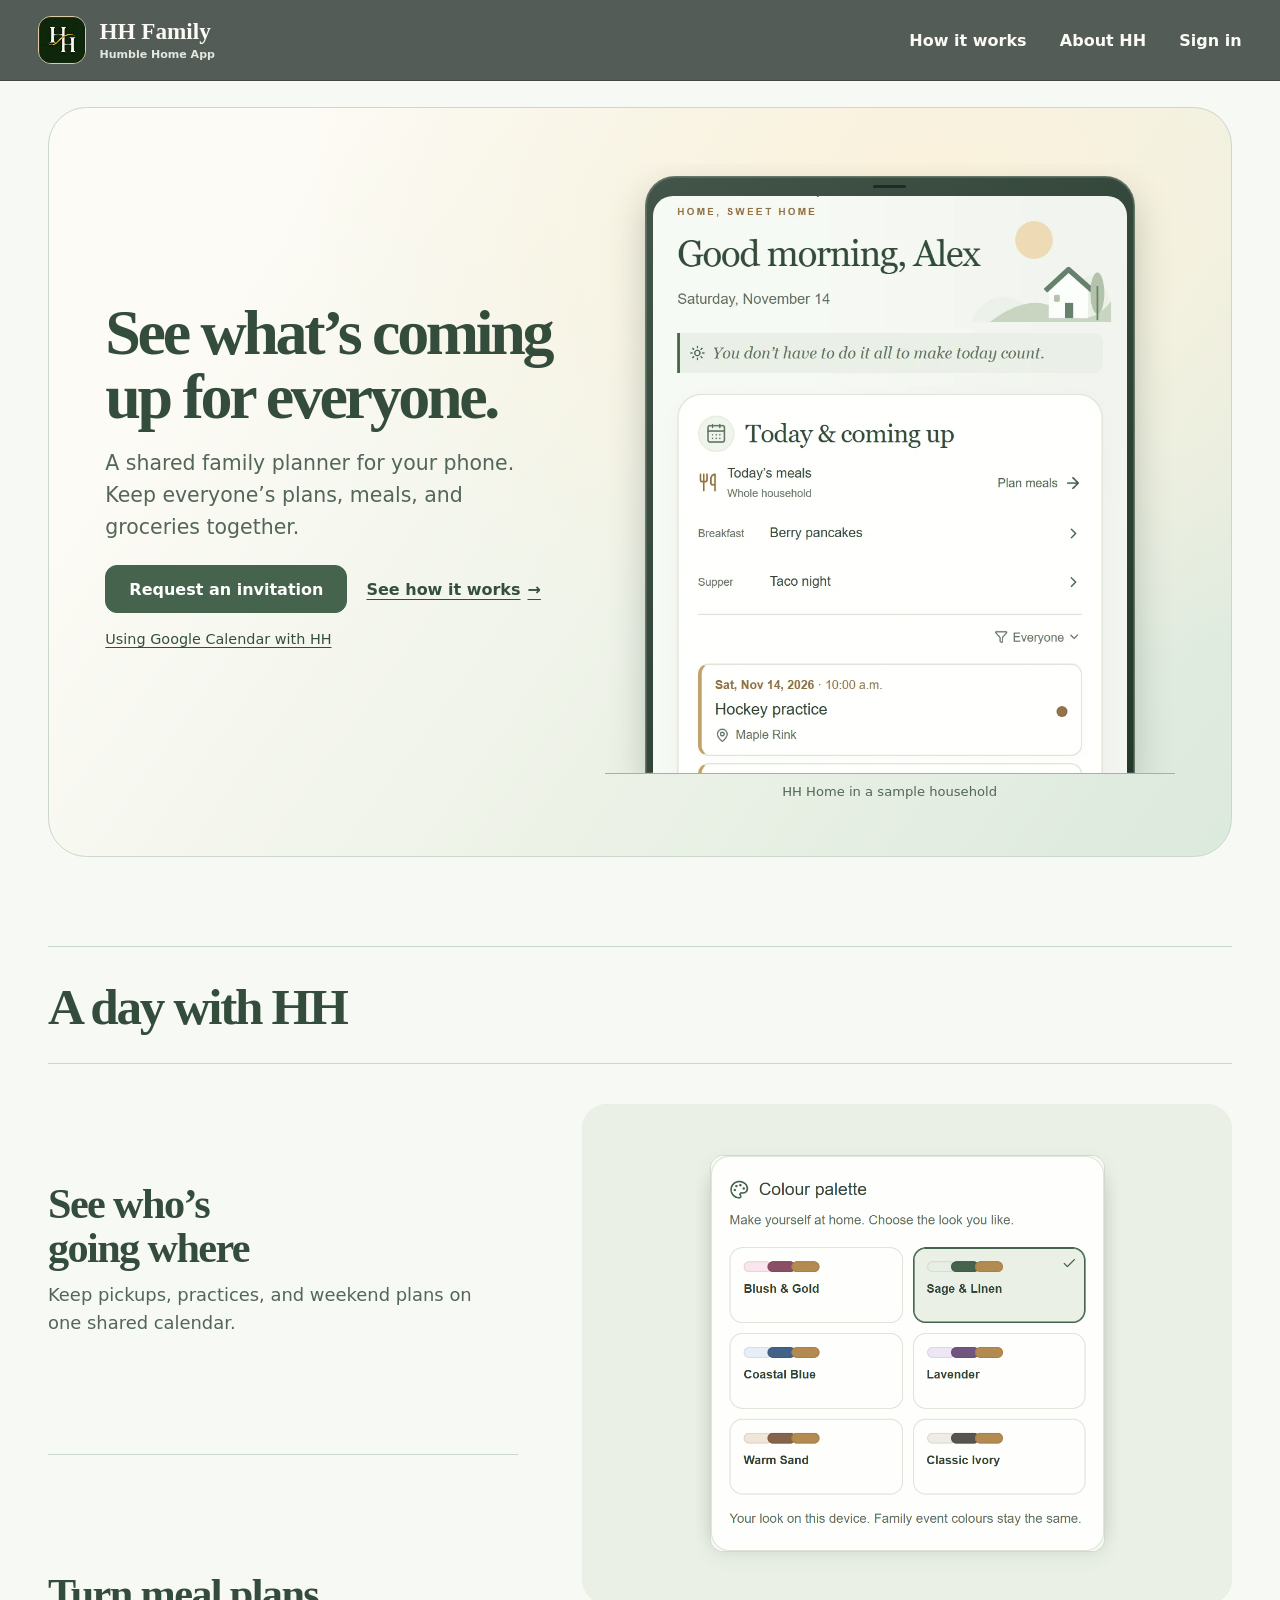
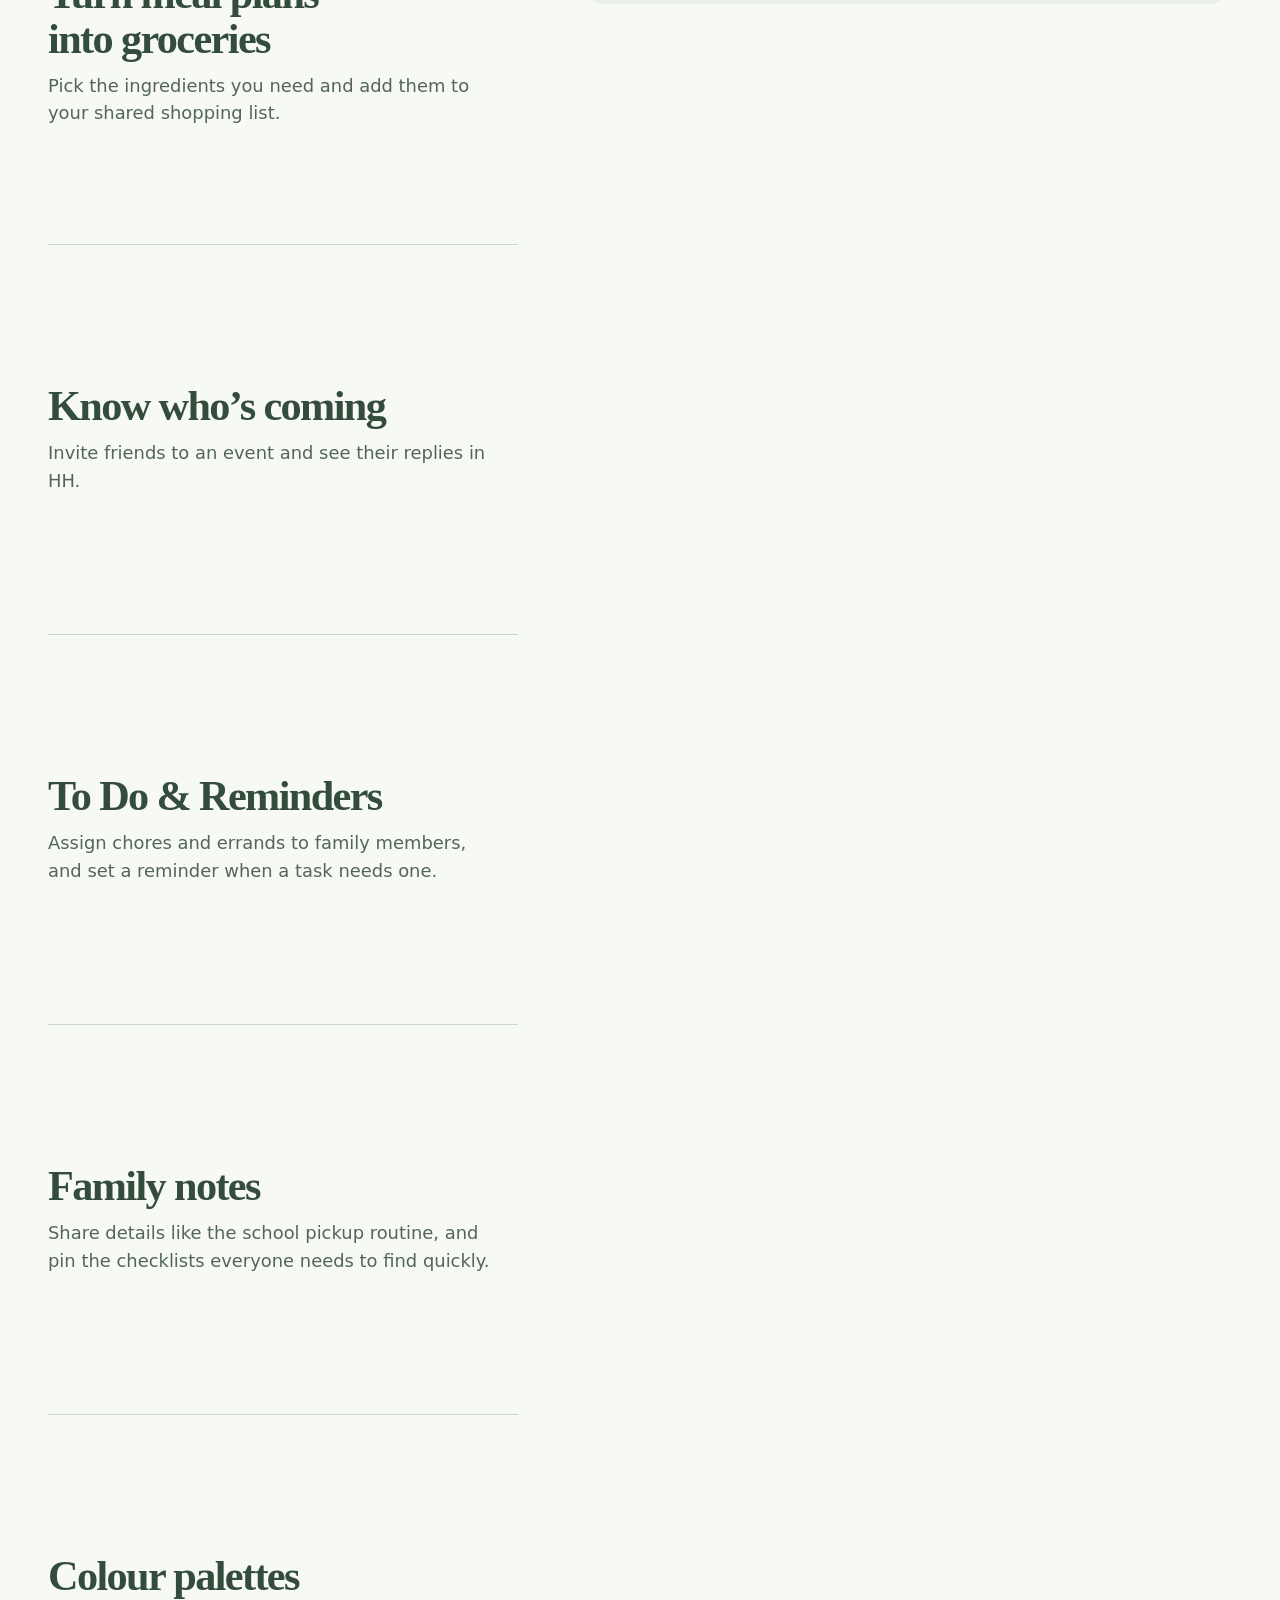
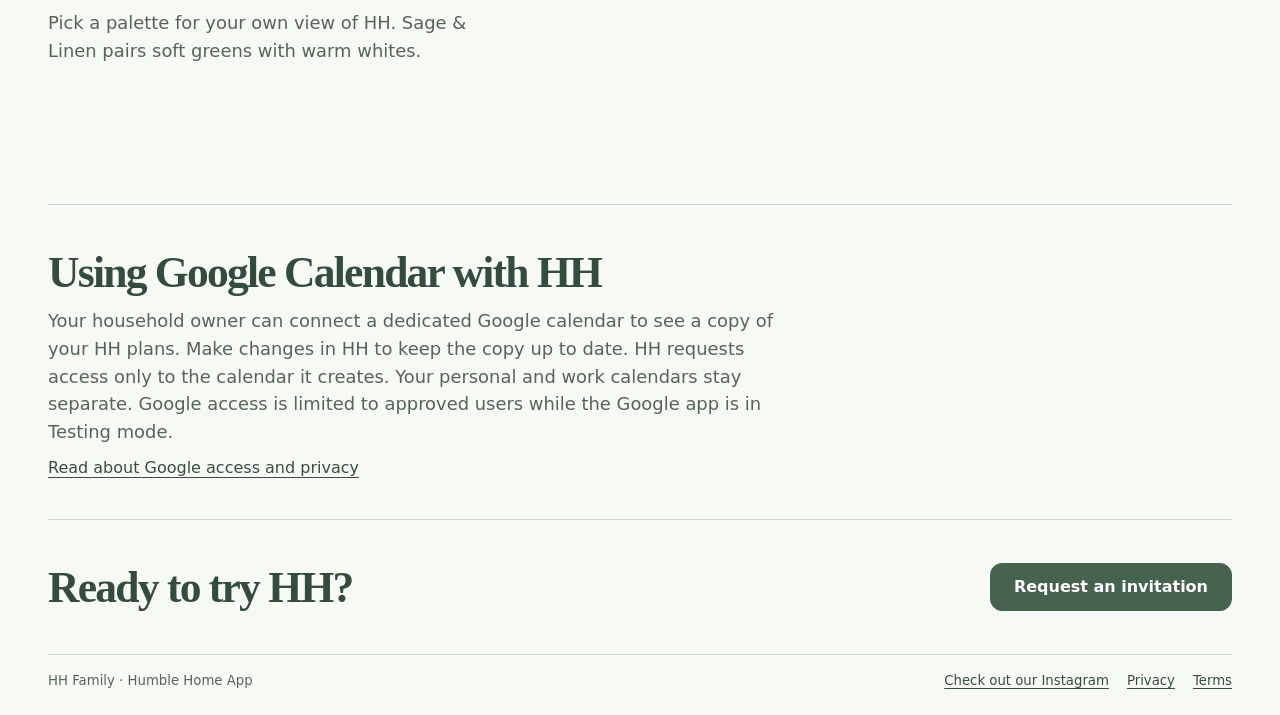
==== commit 1b3f0f47: "Link the HH Family Instagram profile from the website" ====
--- a/index.html
+++ b/index.html
@@ -147,6 +147,7 @@
   <footer class="site-footer frame">
     <span>HH Family · Humble Home App</span>
     <nav aria-label="Information">
+      <a href="https://www.instagram.com/hh_family_app/">Check out our Instagram</a>
       <a href="./privacy.html">Privacy</a>
       <a href="./terms.html">Terms</a>
     </nav>
